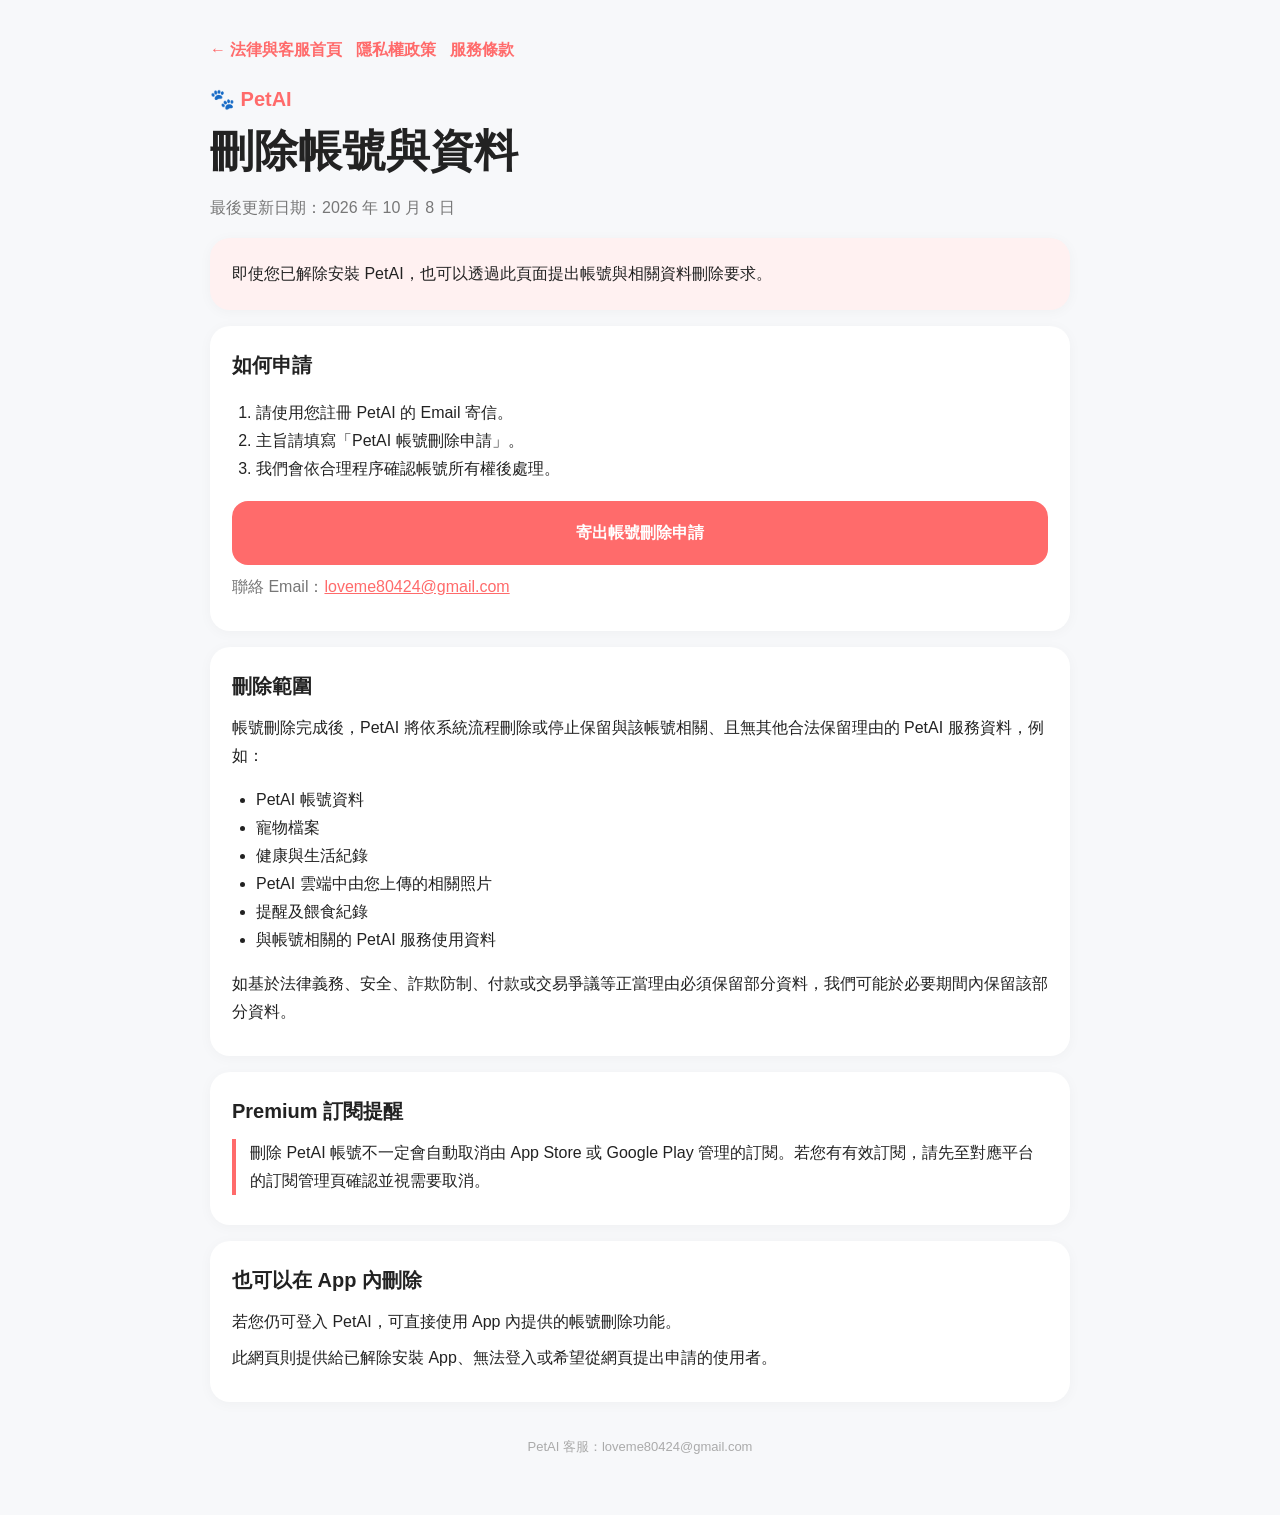
==== delete-account.html @ 5c2e65b8 "Add files via upload" ====
<!doctype html>
<html lang="zh-Hant">
<head>
  <meta charset="utf-8">
  <meta name="viewport" content="width=device-width, initial-scale=1">
  <title>PetAI｜刪除帳號</title>
  <meta name="description" content="PetAI 帳號與資料刪除申請">
  <link rel="stylesheet" href="styles.css">
</head>
<body>
  <main class="wrap">
    <nav class="topnav">
      <a href="index.html">← 法律與客服首頁</a>
      <a href="privacy.html">隱私權政策</a>
      <a href="terms.html">服務條款</a>
    </nav>

    <div class="brand">🐾 PetAI</div>
    <h1>刪除帳號與資料</h1>
    <p class="updated">最後更新日期：2026 年 10 月 8 日</p>

    <div class="hero">
      即使您已解除安裝 PetAI，也可以透過此頁面提出帳號與相關資料刪除要求。
    </div>

    <section class="card">
      <h2>如何申請</h2>
      <ol>
        <li>請使用您註冊 PetAI 的 Email 寄信。</li>
        <li>主旨請填寫「PetAI 帳號刪除申請」。</li>
        <li>我們會依合理程序確認帳號所有權後處理。</li>
      </ol>

      <a class="button" href="mailto:loveme80424@gmail.com?subject=PetAI 帳號刪除申請&body=您好，我要申請刪除 PetAI 帳號及相關資料。%0A%0A請使用此 Email 對應的 PetAI 帳號進行確認。">
        寄出帳號刪除申請
      </a>

      <p class="muted">聯絡 Email：<a href="mailto:loveme80424@gmail.com">loveme80424@gmail.com</a></p>
    </section>

    <section class="card">
      <h2>刪除範圍</h2>
      <p>帳號刪除完成後，PetAI 將依系統流程刪除或停止保留與該帳號相關、且無其他合法保留理由的 PetAI 服務資料，例如：</p>
      <ul>
        <li>PetAI 帳號資料</li>
        <li>寵物檔案</li>
        <li>健康與生活紀錄</li>
        <li>PetAI 雲端中由您上傳的相關照片</li>
        <li>提醒及餵食紀錄</li>
        <li>與帳號相關的 PetAI 服務使用資料</li>
      </ul>
      <p>如基於法律義務、安全、詐欺防制、付款或交易爭議等正當理由必須保留部分資料，我們可能於必要期間內保留該部分資料。</p>
    </section>

    <section class="card">
      <h2>Premium 訂閱提醒</h2>
      <p class="notice">刪除 PetAI 帳號不一定會自動取消由 App Store 或 Google Play 管理的訂閱。若您有有效訂閱，請先至對應平台的訂閱管理頁確認並視需要取消。</p>
    </section>

    <section class="card">
      <h2>也可以在 App 內刪除</h2>
      <p>若您仍可登入 PetAI，可直接使用 App 內提供的帳號刪除功能。</p>
      <p>此網頁則提供給已解除安裝 App、無法登入或希望從網頁提出申請的使用者。</p>
    </section>

    <footer>PetAI 客服：loveme80424@gmail.com</footer>
  </main>
</body>
</html>
---- styles.css ----
:root {
  --bg: #f7f8fa;
  --card: #ffffff;
  --text: #222222;
  --muted: #777777;
  --line: #ececec;
  --accent: #ff6b6b;
  --accent-soft: #fff1f1;
  --max: 860px;
}

* { box-sizing: border-box; }

body {
  margin: 0;
  font-family: -apple-system, BlinkMacSystemFont, "Segoe UI", "Noto Sans TC",
    "PingFang TC", "Microsoft JhengHei", sans-serif;
  background: var(--bg);
  color: var(--text);
  line-height: 1.75;
}

a { color: var(--accent); }

.wrap {
  width: min(calc(100% - 32px), var(--max));
  margin: 0 auto;
  padding: 36px 0 56px;
}

.brand {
  font-weight: 900;
  color: var(--accent);
  font-size: 20px;
}

h1 {
  margin: 8px 0 4px;
  font-size: clamp(30px, 6vw, 44px);
  line-height: 1.2;
}

.updated, .muted {
  color: var(--muted);
}

.hero, .card {
  background: var(--card);
  border-radius: 20px;
  padding: 22px;
  margin-top: 16px;
  box-shadow: 0 2px 14px rgba(0,0,0,.035);
}

.hero {
  background: var(--accent-soft);
}

.card h2 {
  margin: 0 0 10px;
  font-size: 20px;
}

.card p {
  margin: 8px 0;
}

.menu {
  display: grid;
  gap: 12px;
  margin-top: 22px;
}

.menu a, .button {
  display: block;
  text-decoration: none;
  background: var(--card);
  border: 1px solid var(--line);
  border-radius: 16px;
  padding: 18px;
  font-weight: 800;
  color: var(--text);
}

.menu a span {
  display: block;
  color: var(--muted);
  font-size: 14px;
  font-weight: 500;
  margin-top: 4px;
}

.button {
  background: var(--accent);
  color: white;
  text-align: center;
  border: none;
  margin-top: 18px;
}

.button.secondary {
  background: white;
  color: var(--accent);
  border: 1px solid #ffd1d1;
}

.notice {
  border-left: 4px solid var(--accent);
  padding-left: 14px;
}

ul, ol {
  padding-left: 24px;
}

footer {
  color: #aaa;
  text-align: center;
  font-size: 13px;
  margin-top: 34px;
}

.topnav {
  display: flex;
  gap: 14px;
  flex-wrap: wrap;
  margin-bottom: 18px;
}

.topnav a {
  text-decoration: none;
  font-weight: 700;
}

code {
  background: #f0f0f0;
  padding: 2px 6px;
  border-radius: 6px;
}
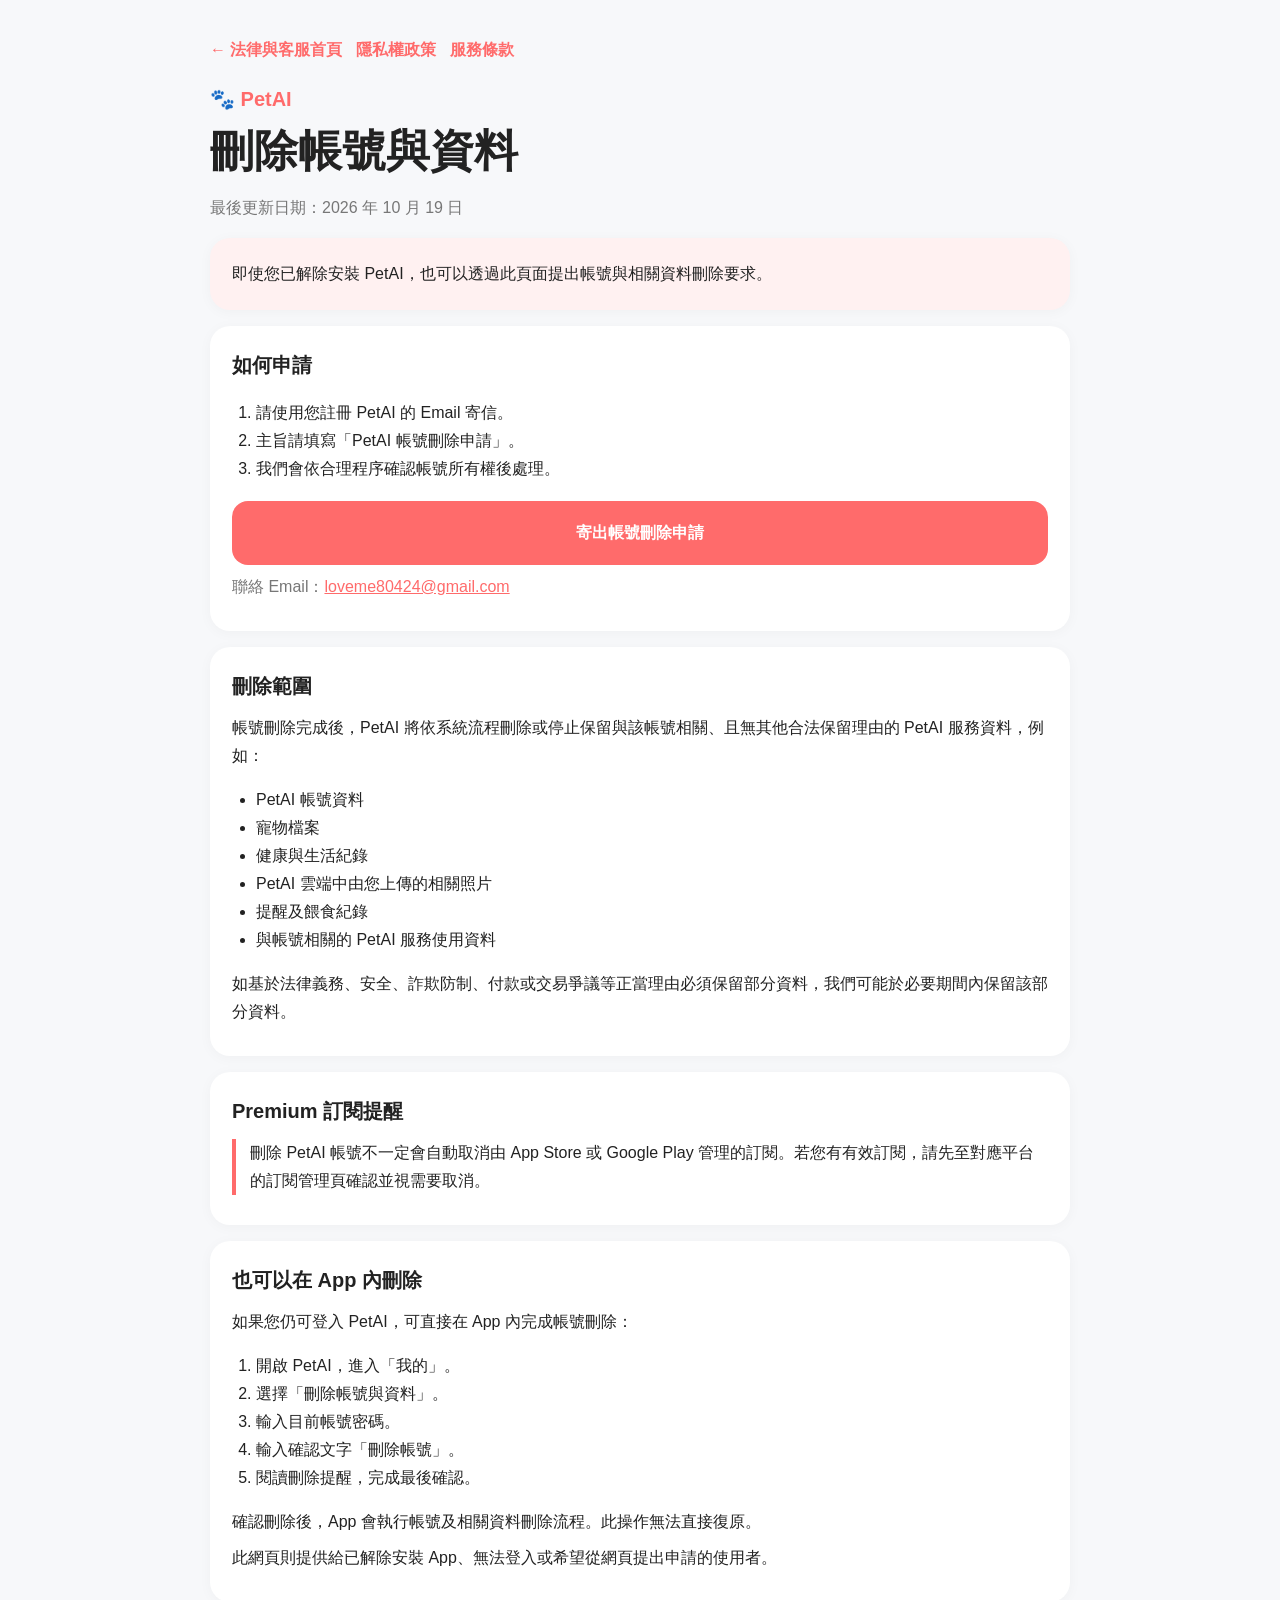
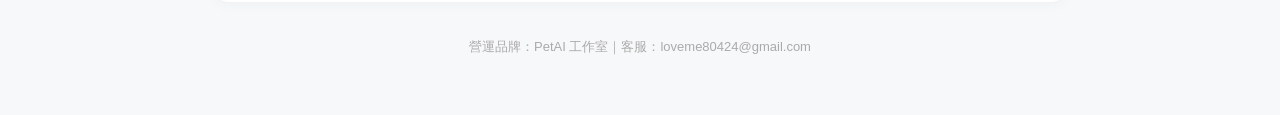
==== commit cff020bb: "Update PetAI legal policies" ====
--- a/delete-account.html
+++ b/delete-account.html
@@ -17,7 +17,7 @@
 
     <div class="brand">🐾 PetAI</div>
     <h1>刪除帳號與資料</h1>
-    <p class="updated">最後更新日期：2026 年 10 月 8 日</p>
+    <p class="updated">最後更新日期：2026 年 10 月 19 日</p>
 
     <div class="hero">
       即使您已解除安裝 PetAI，也可以透過此頁面提出帳號與相關資料刪除要求。
@@ -59,11 +59,19 @@
 
     <section class="card">
       <h2>也可以在 App 內刪除</h2>
-      <p>若您仍可登入 PetAI，可直接使用 App 內提供的帳號刪除功能。</p>
+      <p>如果您仍可登入 PetAI，可直接在 App 內完成帳號刪除：</p>
+<ol>
+<li>開啟 PetAI，進入「我的」。</li>
+<li>選擇「刪除帳號與資料」。</li>
+<li>輸入目前帳號密碼。</li>
+<li>輸入確認文字「刪除帳號」。</li>
+<li>閱讀刪除提醒，完成最後確認。</li>
+</ol>
+<p>確認刪除後，App 會執行帳號及相關資料刪除流程。此操作無法直接復原。</p>
       <p>此網頁則提供給已解除安裝 App、無法登入或希望從網頁提出申請的使用者。</p>
     </section>
 
-    <footer>PetAI 客服：loveme80424@gmail.com</footer>
+    <footer>營運品牌：PetAI 工作室｜客服：loveme80424@gmail.com</footer>
   </main>
 </body>
 </html>
